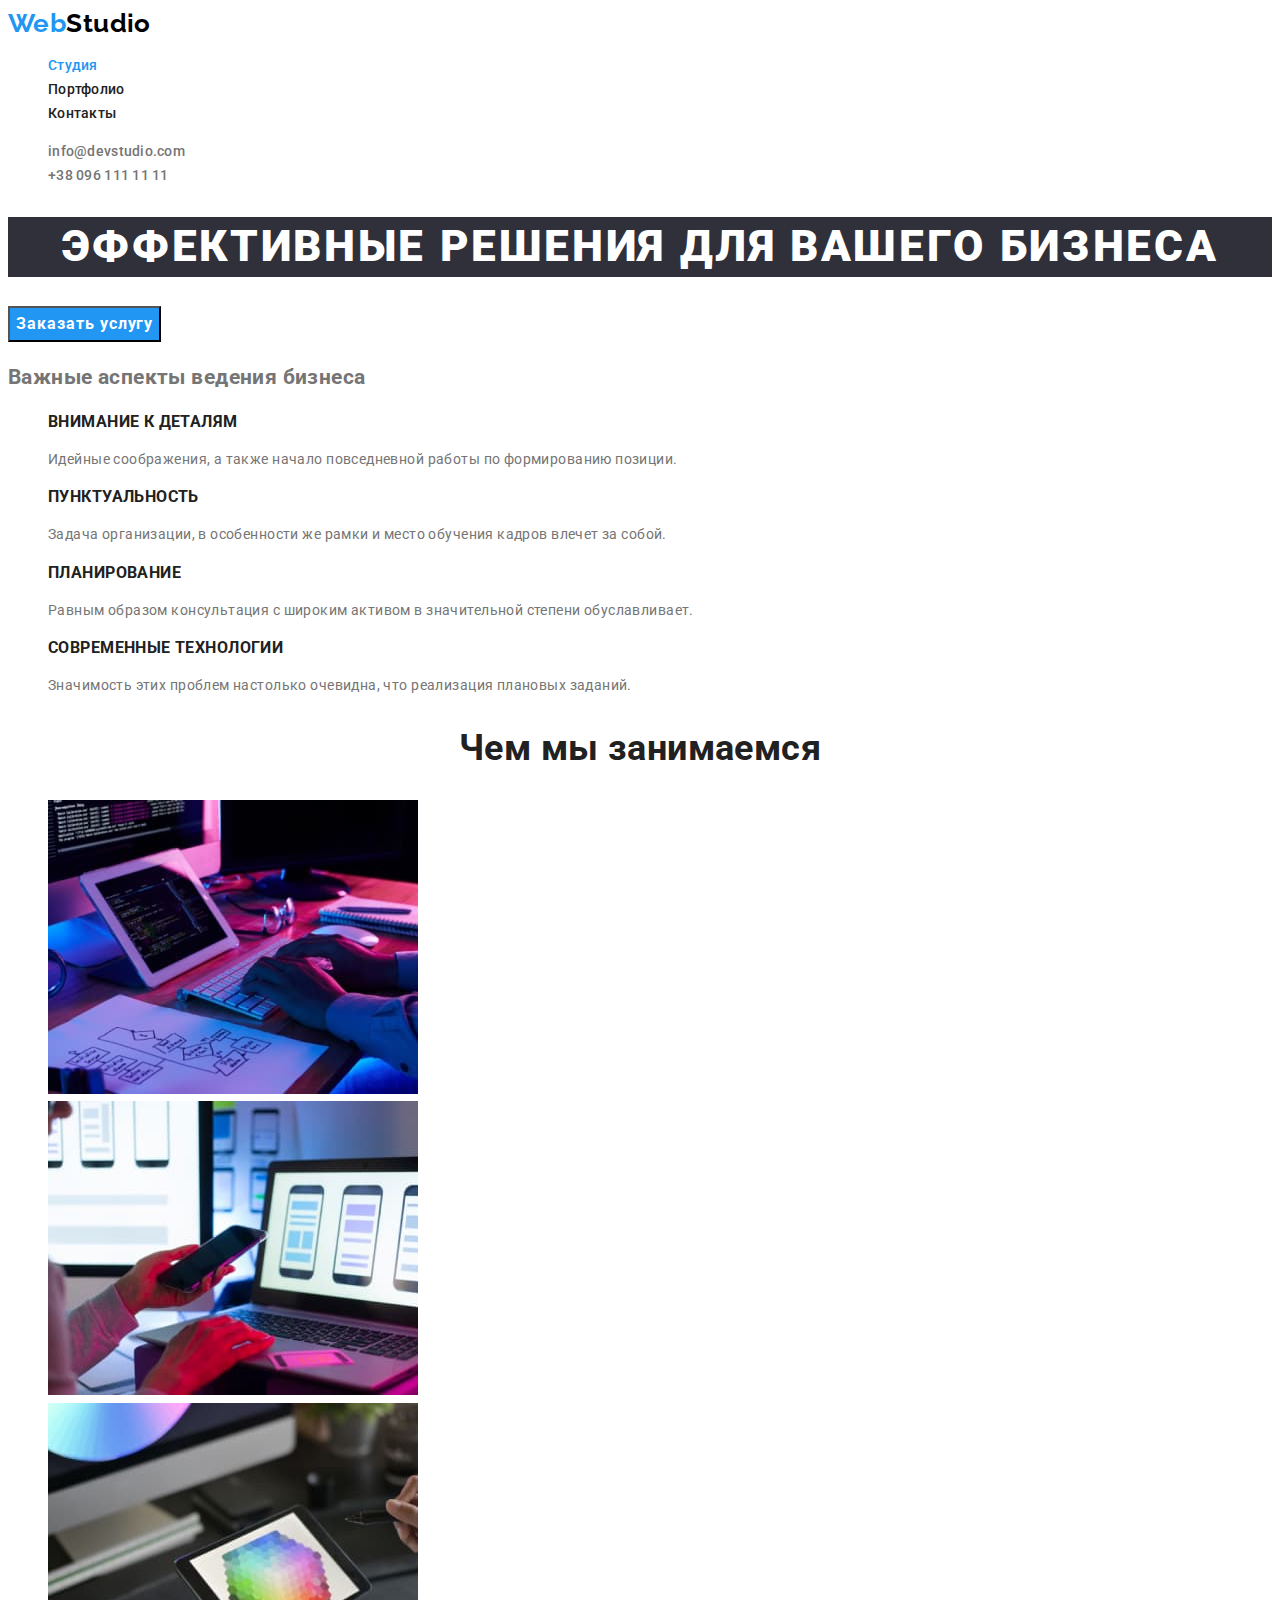
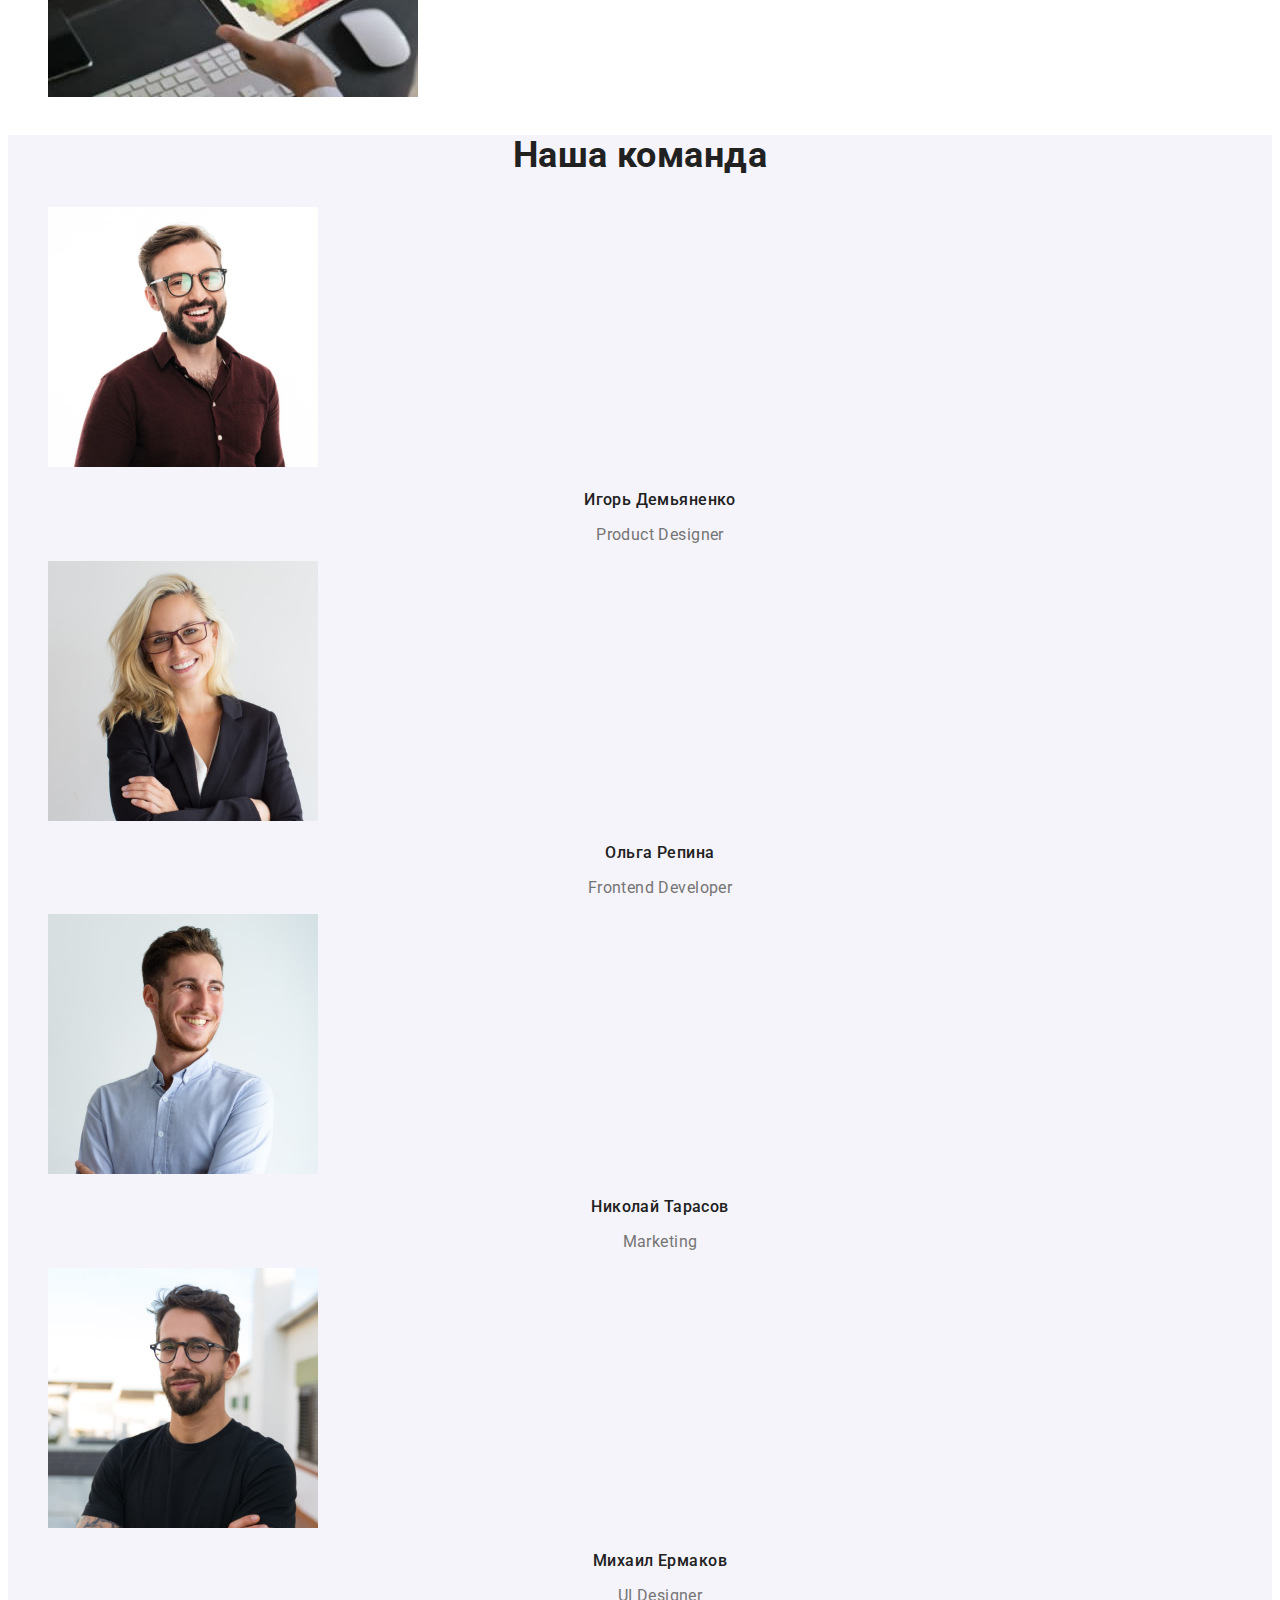
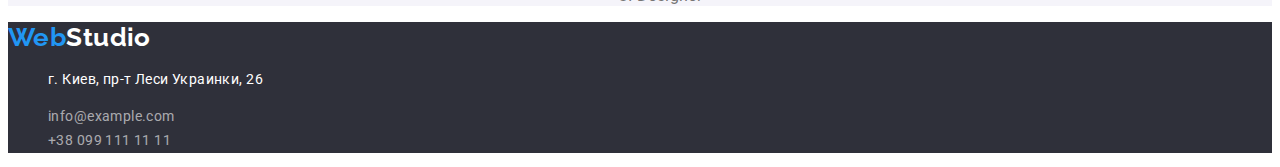
==== index.html @ fc3c18fe "создание исходной информации" ====
<!DOCTYPE html>
<html lang="ru">
<head>
    <meta charset="UTF-8">
    <meta http-equiv="X-UA-Compatible" content="IE=edge">
    <meta name="viewport" content="width=device-width, initial-scale=1.0">
    <title>Document</title>
    <link rel="preconnect" href="https://fonts.googleapis.com">
    <link rel="preconnect" href="https://fonts.gstatic.com" crossorigin>
    <link href="https://fonts.googleapis.com/css2?family=Raleway:wght@700&family=Roboto:wght@400;500;700;900&display=swap"
        rel="stylesheet">
    <link rel="stylesheet" href="./css/styles.css">
</head>
<body">
    <!--page header  -->
    <header>
        <!-- page navigation -->
        <nav class="page-nav">
        <a href="#" class="link site-logo" href="/index.html">
            Web<span class="accent">Studio</span>
        </a>

        <ul class="site-nav list">
            <li class="site-nav-item"><a href="./index.html" class="link site-nav-link current">Студия</a> </li>
            <li class="site-nav-item"><a href="./portfolio.html" class="link site-nav-link">Портфолио</a></li>
            <li class="site-nav-item"><a href="#" class="link site-nav-link">Контакты</a></li>
        </ul>
        </nav>
<!-- contacts -->
        <ul class="auth-nav list">
           <li class="auth-nav-item"><a href="mailto:info@devstudio.com" class="link auth-nav-link">info@devstudio.com</a></li>
           <li class="auth-nav-item"><a href="tel:+380961111111" class="link auth-nav-link">+38 096 111 11 11</a></li>
        </ul>
    </header>
<!-- main content -->
    <main>
        <!-- block hero -->
        <div>
            <section class="hero">
                <h1 class="hero-title">Эффективные решения для вашего бизнеса</h1>
                <button type="button" class="hero-button">Заказать услугу</button>
            </section>
        </div>

        <!-- main aspects section-->
            <section class="section">
                <h2 class="aspects-section-title">Важные аспекты ведения бизнеса</h2>

                <ul class="aspects list">
                    <li>
                        <h3 class="text-title">Внимание к деталям</h3>
                        <p class="aspects-text">Идейные соображения, а также начало повседневной работы по формированию позиции.</p>
                    </li>

                    <li>
                        <h3 class="text-title">Пунктуальность</h3>
                        <p class="aspects-text">Задача организации, в особенности же рамки и место обучения кадров влечет за собой.</p>
                    </li>

                    <li>
                        <h3 class="text-title">Планирование</h3>
                        <p class="aspects-text">Равным образом консультация с широким активом в значительной степени обуславливает.</p>
                    </li>


                    <li>
                        <h3 class="text-title">Современные технологии</h3>
                        <p class="aspects-text">Значимость этих проблем настолько очевидна, что реализация плановых заданий.</p>
                    </li>
                </ul>
            </section>

<!-- what we do section -->
            <section class="our-work-section">
                <h2 class="section-title">Чем мы занимаемся</h2>
                <ul class="services list">
                    <li><a href="#"> <img src="./imges/img1.jpg" alt="человек печатает на клавиатуре" width="370" height="294"></a> </li>
                    <li><a href="#"> <img src="./imges/img2.jpg" alt="человек держить телефон перед ноутбуком" width="370" height="294"></a></li>
                    <li><a href="#"><img src="./imges/img3.jpg" alt="человек делает рисунок на планшете" width="370" height="294"></a></li>
                </ul>
            </section>

<!-- our team section -->
            <section class=" our-team-section">
                <h2 class="section-title">Наша команда</h2>
                <ul class="team list">
                    <li>
                        <img src="./imges/img2-1.jpg" alt="фото улыбающегося молодого брюнета в очках с бородой" width="270" height="260">
                        <h3 class="team-list-title">Игорь Демьяненко</h3>
                        <p class="team-text">Product Designer</p>
                    </li>
                    <li>
                        <img src="./imges/img2-2.jpg" alt="фото привлекательной молодой блондинки в очках" width="270" height="260">
                        <h3 class="team-list-title">Ольга Репина</h3>
                        <p class="team-text">Frontend Developer</p>
                    </li>
                    <li>
                        <img src="./imges/img2-3.jpg" alt="фото улыбающегося темно-русого молодого мужчины" width="270" height="260">
                        <h3 class="team-list-title">Николай Тарасов</h3>
                        <p class="team-text">Marketing</p>
                    </li>
                    <li>
                        <img src="./imges/img2-4.jpg" alt="фото ухмыляющегося молодого брюнета в очках с бородой" width="270" height="260">
                        <h3 class="team-list-title">Михаил Ермаков</h3>
                        <p class="team-text">UI Designer</p>
                    </li>
                </ul>
            </section>
    </main>
    <!-- footer -->
    <footer>
        <div class="footer-background-color">
         <a href="/index.html" class=" link site-logo">
        Web<span class="accent-footer">Studio</span>
         </a>
    <!-- address -->
         <address class="address">
         <ul class="list">
             <li><p class="footer-address">г. Киев, пр-т Леси Украинки, 26</p></li>
             <li><a href="mailto:info@example.com" class="link address-list-item"">info@example.com</a></li>
             <li><a href="tel:+380991111111" class="link address-list-item">+38 099 111 11 11</a></li>
         </ul>
         </address>
        </div>
         </footer>
</body>
</html>
---- css/styles.css ----
:root {
  --main-text-coor: #757575;
  --title-text-color: #212121;
  --accent-color: #2196f3;
  --main-background-colore: #ffffff;
  --secondary-background-colore: #f5f4fa;
}

body {
  background-color: var(--main-background-colore);
  color: var(--main-text-coor);
  font-family: 'Roboto', sans-serif;
  font-size: 14px;
  line-height: 1.71;
  letter-spacing: 0.03em;
}

.list {
  list-style: none;
}

.link {
  text-decoration: none;
}

/*page-nav */
.site-logo {
  color: var(--accent-color);
  font-family: 'Raleway', sans-serif;
  font-weight: 700;
  font-size: 26px;
  line-height: 1.19;
}

.accent {
  color: #000000;
}

.site-nav-link {
  color: var(--title-text-color);
  font-weight: 500;
  line-height: 1.14;
  letter-spacing: 0.02em;
}

.site-nav-link:hover,
.site-nav-link:focus,
.current {
  color: var(--accent-color);
}

/*contacts*/
.auth-nav-link {
  color: var(--main-text-coor);
  font-weight: 500;
  line-height: 1.14;
  letter-spacing: 0.02em;
}

.auth-nav-link:hover,
.auth-nav-link:focus {
  color: var(--accent-color);
}

/*hero section*/
.hero-button {
  color: var(--main-background-colore);
  background-color: var(--accent-color);
  font-family: inherit;
  font-weight: 700;
  font-size: 16px;
  line-height: 1.87;
  letter-spacing: 0.06em;
}

.hero-button:hover,
.hero-button:focus {
  background-color: #188ce8;
}

.hero-button {
  cursor: pointer;
}

.hero-title {
  color: var(--main-background-colore);
  background-color: #2f303a;
  font-weight: 900;
  font-size: 44px;
  line-height: 1.36;
  text-align: center;
  letter-spacing: 0.06em;
  text-transform: uppercase;
}

/*aspects section*/
.text-title {
  color: var(--title-text-color);
  font-weight: 700;
  line-height: 1.14;
  text-transform: uppercase;
}

.aspects-text {
  color: var(--main-text-coor);
}

/*our team, what we do section titles*/
.section-title {
  color: var(--title-text-color);
  font-weight: 700;
  font-size: 36px;
  line-height: 1.16;
  text-align: center;
}

.our-team-section {
  background-color: var(--secondary-background-colore);
}

.team-list-title {
  color: var(--title-text-color);
  font-weight: 500;
  font-size: 16px;
  line-height: 1.18;
  text-align: center;
}

.team-text {
  font-size: 16px;
  line-height: 1.18;
  text-align: center;
}

/*footer address*/

.footer-background-color {
  background-color: #2f303a;
}

.accent-footer {
  color: var(--main-background-colore);
}

.address {
  color: var(--main-background-colore);
  font-style: normal;
}

.address-list-item {
  color: rgba(255, 255, 255, 0.6);
}

.address-list-item:hover,
.address-list-item:focus {
  color: var(--accent-color);
}

/*portfolio page*/

.filter-button {
  font-family: inherit;
  color: var(--title-text-color);
  background-color: var(--secondary-background-colore);
  font-weight: 500;
  font-size: 16px;
  line-height: 1.62;
}

.filter-button:hover,
.filter-button:focus {
  background-color: var(--accent-color);
  color: var(--main-background-colore);
}

.filter-button {
  cursor: pointer;
}

.gallery-title {
  color: var(--title-text-color);
  font-weight: 700;
  font-size: 18px;
  line-height: 2;
  letter-spacing: 0.06em;
}

.gallery-description-text {
  color: var(--main-text-coor);
  font-size: 16px;
  line-height: 1.87;
}
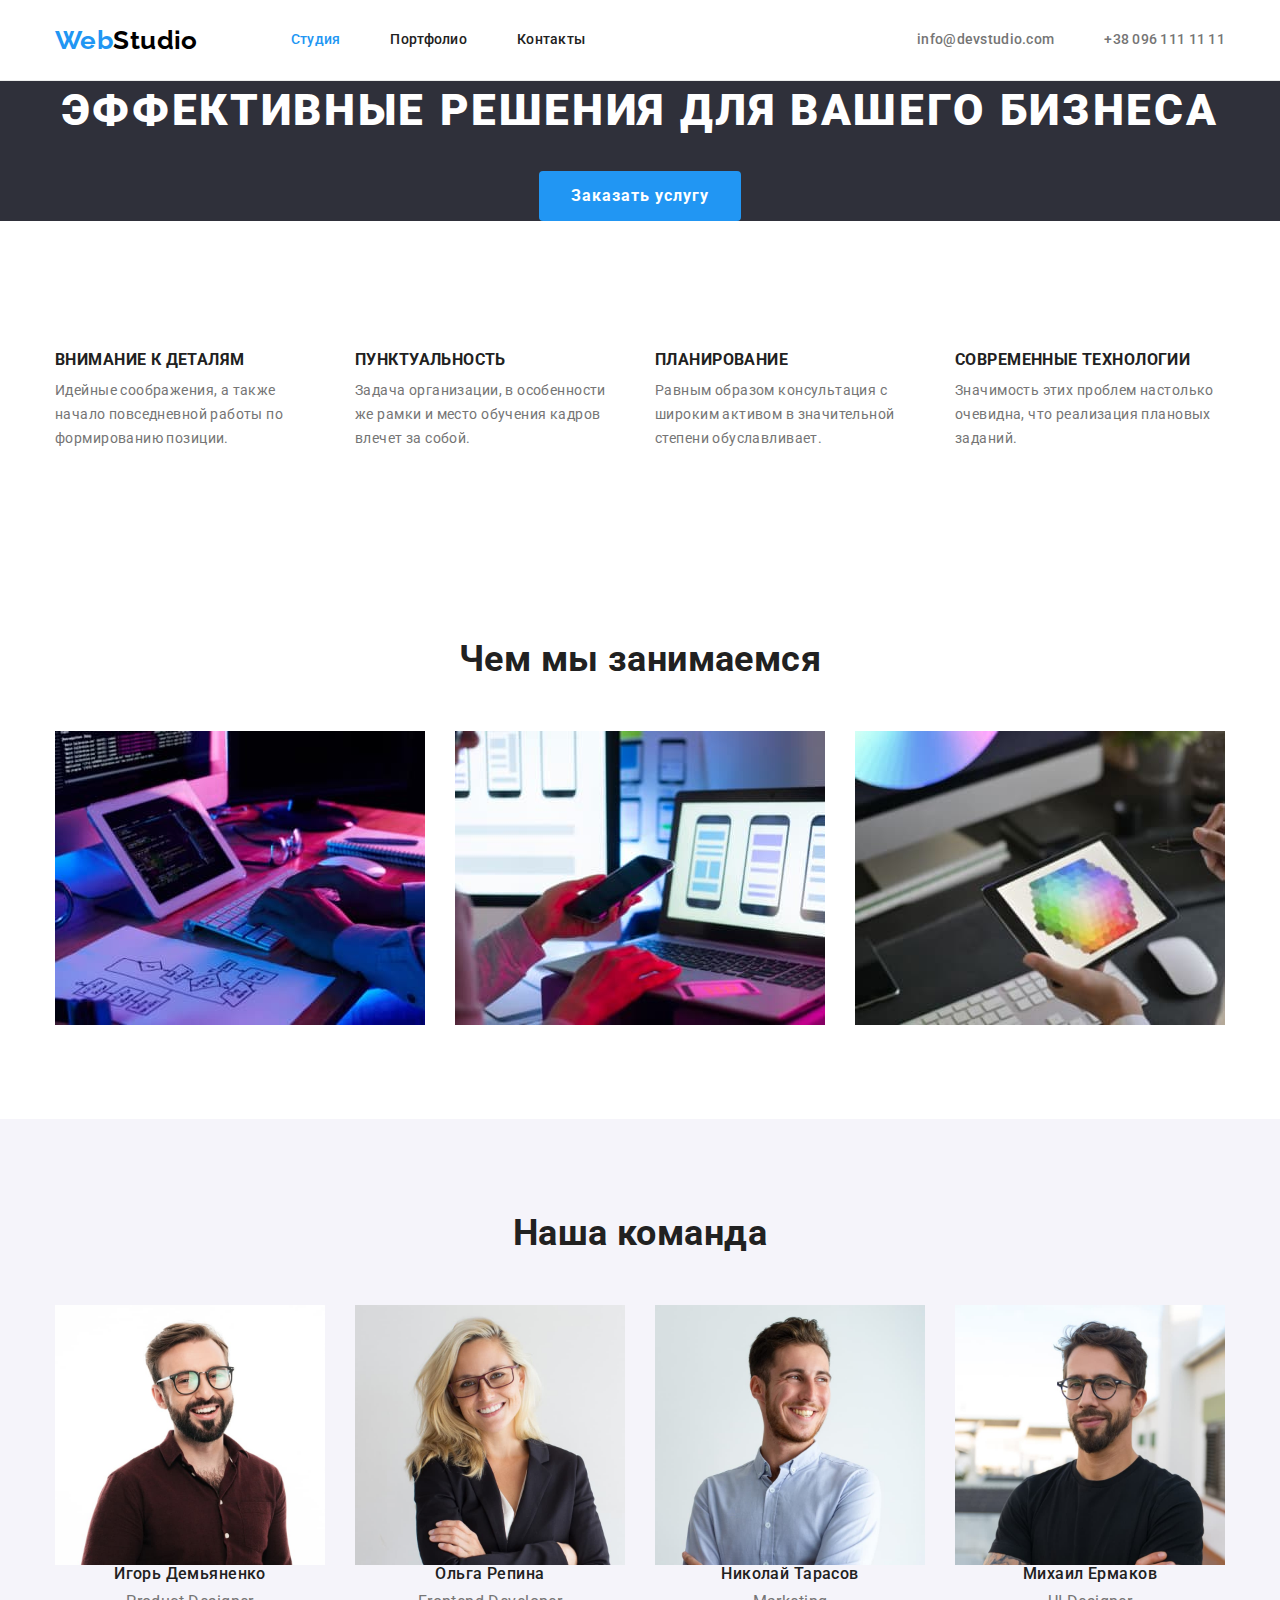
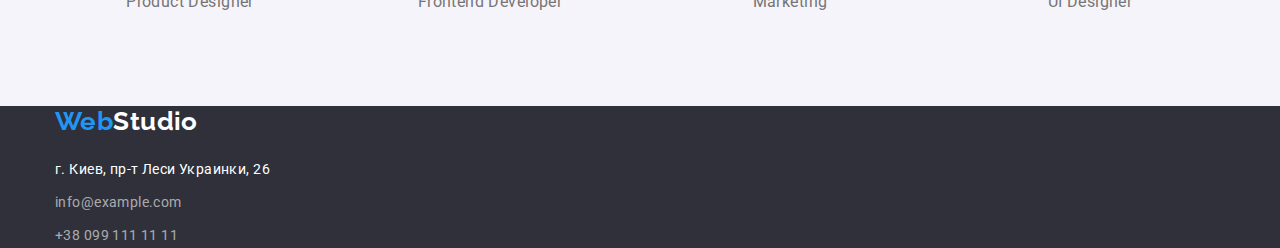
==== commit 8e03b5d6: "дз 3" ====
--- a/index.html
+++ b/index.html
@@ -9,14 +9,17 @@
     <link rel="preconnect" href="https://fonts.gstatic.com" crossorigin>
     <link href="https://fonts.googleapis.com/css2?family=Raleway:wght@700&family=Roboto:wght@400;500;700;900&display=swap"
         rel="stylesheet">
+        <link rel="stylesheet" href="https://cdnjs.cloudflare.com/ajax/libs/modern-normalize/1.1.0/modern-normalize.min.css">
     <link rel="stylesheet" href="./css/styles.css">
 </head>
-<body">
+<body>
     <!--page header  -->
-    <header>
+    <header class="page-header">
         <!-- page navigation -->
-        <nav class="page-nav">
-        <a href="#" class="link site-logo" href="/index.html">
+        <div class="container  header-flex-box">
+        <nav class="page-nav nav-flex-box">
+            
+        <a  href="/index.html" class="link site-logo">
             Web<span class="accent">Studio</span>
         </a>
 
@@ -26,99 +29,119 @@
             <li class="site-nav-item"><a href="#" class="link site-nav-link">Контакты</a></li>
         </ul>
         </nav>
+       
 <!-- contacts -->
+    
         <ul class="auth-nav list">
            <li class="auth-nav-item"><a href="mailto:info@devstudio.com" class="link auth-nav-link">info@devstudio.com</a></li>
            <li class="auth-nav-item"><a href="tel:+380961111111" class="link auth-nav-link">+38 096 111 11 11</a></li>
         </ul>
+        
+        </div>
     </header>
+
+   
+
 <!-- main content -->
     <main>
         <!-- block hero -->
-        <div>
+        
             <section class="hero">
+                <div class="container">
                 <h1 class="hero-title">Эффективные решения для вашего бизнеса</h1>
                 <button type="button" class="hero-button">Заказать услугу</button>
-            </section>
-        </div>
+                 </div>
+                </section>
 
         <!-- main aspects section-->
+       
             <section class="section">
+                <div class="container ">
                 <h2 class="aspects-section-title">Важные аспекты ведения бизнеса</h2>
 
-                <ul class="aspects list">
-                    <li>
+                <ul class="aspects-list list">
+                    <li class="aspects-list-item">
                         <h3 class="text-title">Внимание к деталям</h3>
                         <p class="aspects-text">Идейные соображения, а также начало повседневной работы по формированию позиции.</p>
                     </li>
 
-                    <li>
+                    <li class="aspects-list-item">
                         <h3 class="text-title">Пунктуальность</h3>
                         <p class="aspects-text">Задача организации, в особенности же рамки и место обучения кадров влечет за собой.</p>
                     </li>
 
-                    <li>
+                    <li class="aspects-list-item">
                         <h3 class="text-title">Планирование</h3>
                         <p class="aspects-text">Равным образом консультация с широким активом в значительной степени обуславливает.</p>
                     </li>
 
 
-                    <li>
+                    <li class="aspects-list-item">
                         <h3 class="text-title">Современные технологии</h3>
                         <p class="aspects-text">Значимость этих проблем настолько очевидна, что реализация плановых заданий.</p>
                     </li>
                 </ul>
+                </div>
             </section>
+            
 
 <!-- what we do section -->
-            <section class="our-work-section">
+            
+            <section class="our-work-section section">
+                <div class="container ">
                 <h2 class="section-title">Чем мы занимаемся</h2>
                 <ul class="services list">
-                    <li><a href="#"> <img src="./imges/img1.jpg" alt="человек печатает на клавиатуре" width="370" height="294"></a> </li>
-                    <li><a href="#"> <img src="./imges/img2.jpg" alt="человек держить телефон перед ноутбуком" width="370" height="294"></a></li>
-                    <li><a href="#"><img src="./imges/img3.jpg" alt="человек делает рисунок на планшете" width="370" height="294"></a></li>
+                    <li class="services-list-item"><a href="#"> <img class="flex-img" src="./imges/img1.jpg" alt="человек печатает на клавиатуре" width="370" height="294"></a> </li>
+                    <li class="services-list-item"><a href="#"> <img class="flex-img" src="./imges/img2.jpg" alt="человек держить телефон перед ноутбуком" width="370" height="294"></a></li>
+                    <li class="services-list-item"><a href="#"><img class="flex-img" src="./imges/img3.jpg" alt="человек делает рисунок на планшете" width="370" height="294"></a></li>
                 </ul>
+                </div>
             </section>
+            
 
 <!-- our team section -->
-            <section class=" our-team-section">
-                <h2 class="section-title">Наша команда</h2>
+            
+            <section class=" our-team-section section">
+                <div class="container ">
+                <h2 class="section-title team-section-title">Наша команда</h2>
                 <ul class="team list">
-                    <li>
-                        <img src="./imges/img2-1.jpg" alt="фото улыбающегося молодого брюнета в очках с бородой" width="270" height="260">
+                    <li class="team-list-item">
+                        <img src="./imges/img2-1.jpg" class="flex-img" alt="фото улыбающегося молодого брюнета в очках с бородой" width="270" height="260">
                         <h3 class="team-list-title">Игорь Демьяненко</h3>
                         <p class="team-text">Product Designer</p>
                     </li>
-                    <li>
-                        <img src="./imges/img2-2.jpg" alt="фото привлекательной молодой блондинки в очках" width="270" height="260">
+                    <li class="team-list-item">
+                        <img src="./imges/img2-2.jpg" class="flex-img" alt="фото привлекательной молодой блондинки в очках" width="270" height="260">
                         <h3 class="team-list-title">Ольга Репина</h3>
                         <p class="team-text">Frontend Developer</p>
                     </li>
-                    <li>
-                        <img src="./imges/img2-3.jpg" alt="фото улыбающегося темно-русого молодого мужчины" width="270" height="260">
+                    <li class="team-list-item">
+                        <img src="./imges/img2-3.jpg" class="flex-img" alt="фото улыбающегося темно-русого молодого мужчины" width="270" height="260">
                         <h3 class="team-list-title">Николай Тарасов</h3>
                         <p class="team-text">Marketing</p>
                     </li>
-                    <li>
-                        <img src="./imges/img2-4.jpg" alt="фото ухмыляющегося молодого брюнета в очках с бородой" width="270" height="260">
+                    <li class="team-list-item">
+                        <img src="./imges/img2-4.jpg" class="flex-img" alt="фото ухмыляющегося молодого брюнета в очках с бородой" width="270" height="260">
                         <h3 class="team-list-title">Михаил Ермаков</h3>
                         <p class="team-text">UI Designer</p>
                     </li>
                 </ul>
+                </div>
             </section>
+           
     </main>
     <!-- footer -->
-    <footer>
-        <div class="footer-background-color">
-         <a href="/index.html" class=" link site-logo">
-        Web<span class="accent-footer">Studio</span>
+    <footer class="page-footer">
+        <div class=" container">
+         <a href="/index.html" class=" link site-logo ">
+         Web<span class="accent-footer">Studio</span>
          </a>
     <!-- address -->
          <address class="address">
-         <ul class="list">
-             <li><p class="footer-address">г. Киев, пр-т Леси Украинки, 26</p></li>
-             <li><a href="mailto:info@example.com" class="link address-list-item"">info@example.com</a></li>
-             <li><a href="tel:+380991111111" class="link address-list-item">+38 099 111 11 11</a></li>
+         <ul class="list footer-address-list">
+             <li class="footer-list-item"><p class="footer-address">г. Киев, пр-т Леси Украинки, 26</p></li>
+             <li class="footer-list-item"><a href="mailto:info@example.com" class="link address-list-item">info@example.com</a></li>
+             <li class="footer-list-item"><a href="tel:+380991111111" class="link address-list-item">+38 099 111 11 11</a></li>
          </ul>
          </address>
         </div>
--- a/css/styles.css
+++ b/css/styles.css
@@ -15,15 +15,65 @@
   letter-spacing: 0.03em;
 }
 
+h1,
+h2,
+h3,
+p,
+ul {
+  margin-top: 0;
+  margin-bottom: 0;
+}
+
 .list {
   list-style: none;
+  margin: 0;
+  padding: 0;
 }
 
 .link {
   text-decoration: none;
 }
 
+.container {
+  width: 1200px;
+  padding-right: 15px;
+  padding-left: 15px;
+  margin-left: auto;
+  margin-right: auto;
+}
+
+.section {
+  padding-top: 94px;
+  padding-bottom: 94px;
+}
+
+.flex-img {
+  display: block;
+  max-width: 100%;
+  height: auto;
+}
+
 /*page-nav */
+
+.page-header {
+  border-bottom: 1px solid #ececec;
+}
+
+.header-flex-box,
+.nav-flex-box {
+  display: flex;
+  align-items: center;
+}
+
+.site-nav {
+  display: flex;
+  margin-left: 93px;
+}
+
+.site-nav-item + .site-nav-item {
+  margin-left: 50px;
+}
+
 .site-logo {
   color: var(--accent-color);
   font-family: 'Raleway', sans-serif;
@@ -37,6 +87,10 @@
 }
 
 .site-nav-link {
+  display: block;
+  padding-top: 32px;
+  padding-bottom: 32px;
+
   color: var(--title-text-color);
   font-weight: 500;
   line-height: 1.14;
@@ -50,6 +104,15 @@
 }
 
 /*contacts*/
+
+.auth-nav {
+  display: flex;
+  margin-left: auto;
+}
+.auth-nav-item:not(:last-child) {
+  margin-right: 50px;
+}
+
 .auth-nav-link {
   color: var(--main-text-coor);
   font-weight: 500;
@@ -63,9 +126,20 @@
 }
 
 /*hero section*/
+.hero {
+  text-align: center;
+  background-color: #2f303a;
+}
+
 .hero-button {
+  border: transparent;
+  min-width: 200px;
+  display: inline-block;
+  border-radius: 4px;
+  padding: 10px 32px;
   color: var(--main-background-colore);
   background-color: var(--accent-color);
+
   font-family: inherit;
   font-weight: 700;
   font-size: 16px;
@@ -83,22 +157,42 @@
 }
 
 .hero-title {
-  color: var(--main-background-colore);
-  background-color: #2f303a;
+  margin-bottom: 30px;
+  color: var(--main-background-colore);
+
   font-weight: 900;
   font-size: 44px;
   line-height: 1.36;
-  text-align: center;
   letter-spacing: 0.06em;
   text-transform: uppercase;
 }
 
 /*aspects section*/
+
+.aspects-list {
+  display: flex;
+}
+
+.aspects-list-item {
+  width: 270px;
+  margin-right: 30px;
+}
+.aspects-list-item:nth-child(4n) {
+  margin-right: 0;
+}
+
+.aspects-section-title,
+.filter-section-title {
+  visibility: hidden;
+}
+
 .text-title {
   color: var(--title-text-color);
   font-weight: 700;
   line-height: 1.14;
   text-transform: uppercase;
+
+  margin-bottom: 10px;
 }
 
 .aspects-text {
@@ -106,7 +200,17 @@
 }
 
 /*our team, what we do section titles*/
+
+.services {
+  display: flex;
+}
+
+.team {
+  display: flex;
+}
+
 .section-title {
+  margin-bottom: 50px;
   color: var(--title-text-color);
   font-weight: 700;
   font-size: 36px;
@@ -118,12 +222,21 @@
   background-color: var(--secondary-background-colore);
 }
 
+.team-list-item {
+  width: 270;
+  margin-right: 30px;
+}
+.team-list-item:nth-child(4n) {
+  margin-right: 0;
+}
+
 .team-list-title {
   color: var(--title-text-color);
   font-weight: 500;
   font-size: 16px;
   line-height: 1.18;
   text-align: center;
+  margin-bottom: 10px;
 }
 
 .team-text {
@@ -132,9 +245,17 @@
   text-align: center;
 }
 
+.services-list-item {
+  width: 370;
+  margin-right: 30px;
+}
+
+.services-list-item:nth-child(3n) {
+  margin-right: 0;
+}
 /*footer address*/
 
-.footer-background-color {
+.page-footer {
   background-color: #2f303a;
 }
 
@@ -156,7 +277,29 @@
   color: var(--accent-color);
 }
 
+.footer-address-list {
+  margin-top: 20px;
+}
+
+.footer-list-item {
+  padding-bottom: 9px;
+}
+
+.footer-list-item:last-child {
+  padding-bottom: 0;
+}
+
+.footer-container {
+  padding-bottom: 60px;
+  padding-top: 60px;
+}
+
 /*portfolio page*/
+
+.filter {
+  padding-top: 94px;
+  padding-bottom: 94px;
+}
 
 .filter-button {
   font-family: inherit;
@@ -165,6 +308,8 @@
   font-weight: 500;
   font-size: 16px;
   line-height: 1.62;
+  border: transparent;
+  border-radius: 4px;
 }
 
 .filter-button:hover,
@@ -190,3 +335,36 @@
   font-size: 16px;
   line-height: 1.87;
 }
+
+.flex-container {
+  display: flex;
+  flex-wrap: wrap;
+}
+
+.portfolio-flex-container {
+  display: flex;
+  margin-bottom: 34px;
+  justify-content: center;
+}
+
+.filter-item:not(:last-child) {
+  margin-right: 8px;
+}
+
+.gallery-item {
+  width: 370px;
+  margin-right: 30px;
+  margin-bottom: 30px;
+}
+.gallery-item:nth-child(3n) {
+  margin-right: 0;
+}
+.gallery-item:nth-last-child(-n + 3) {
+  margin-bottom: 0;
+}
+
+.gallery-item-text {
+  border-right: 1px solid #eeeeee;
+  border-bottom: 1px solid #eeeeee;
+  border-left: 1px solid #eeeeee;
+}
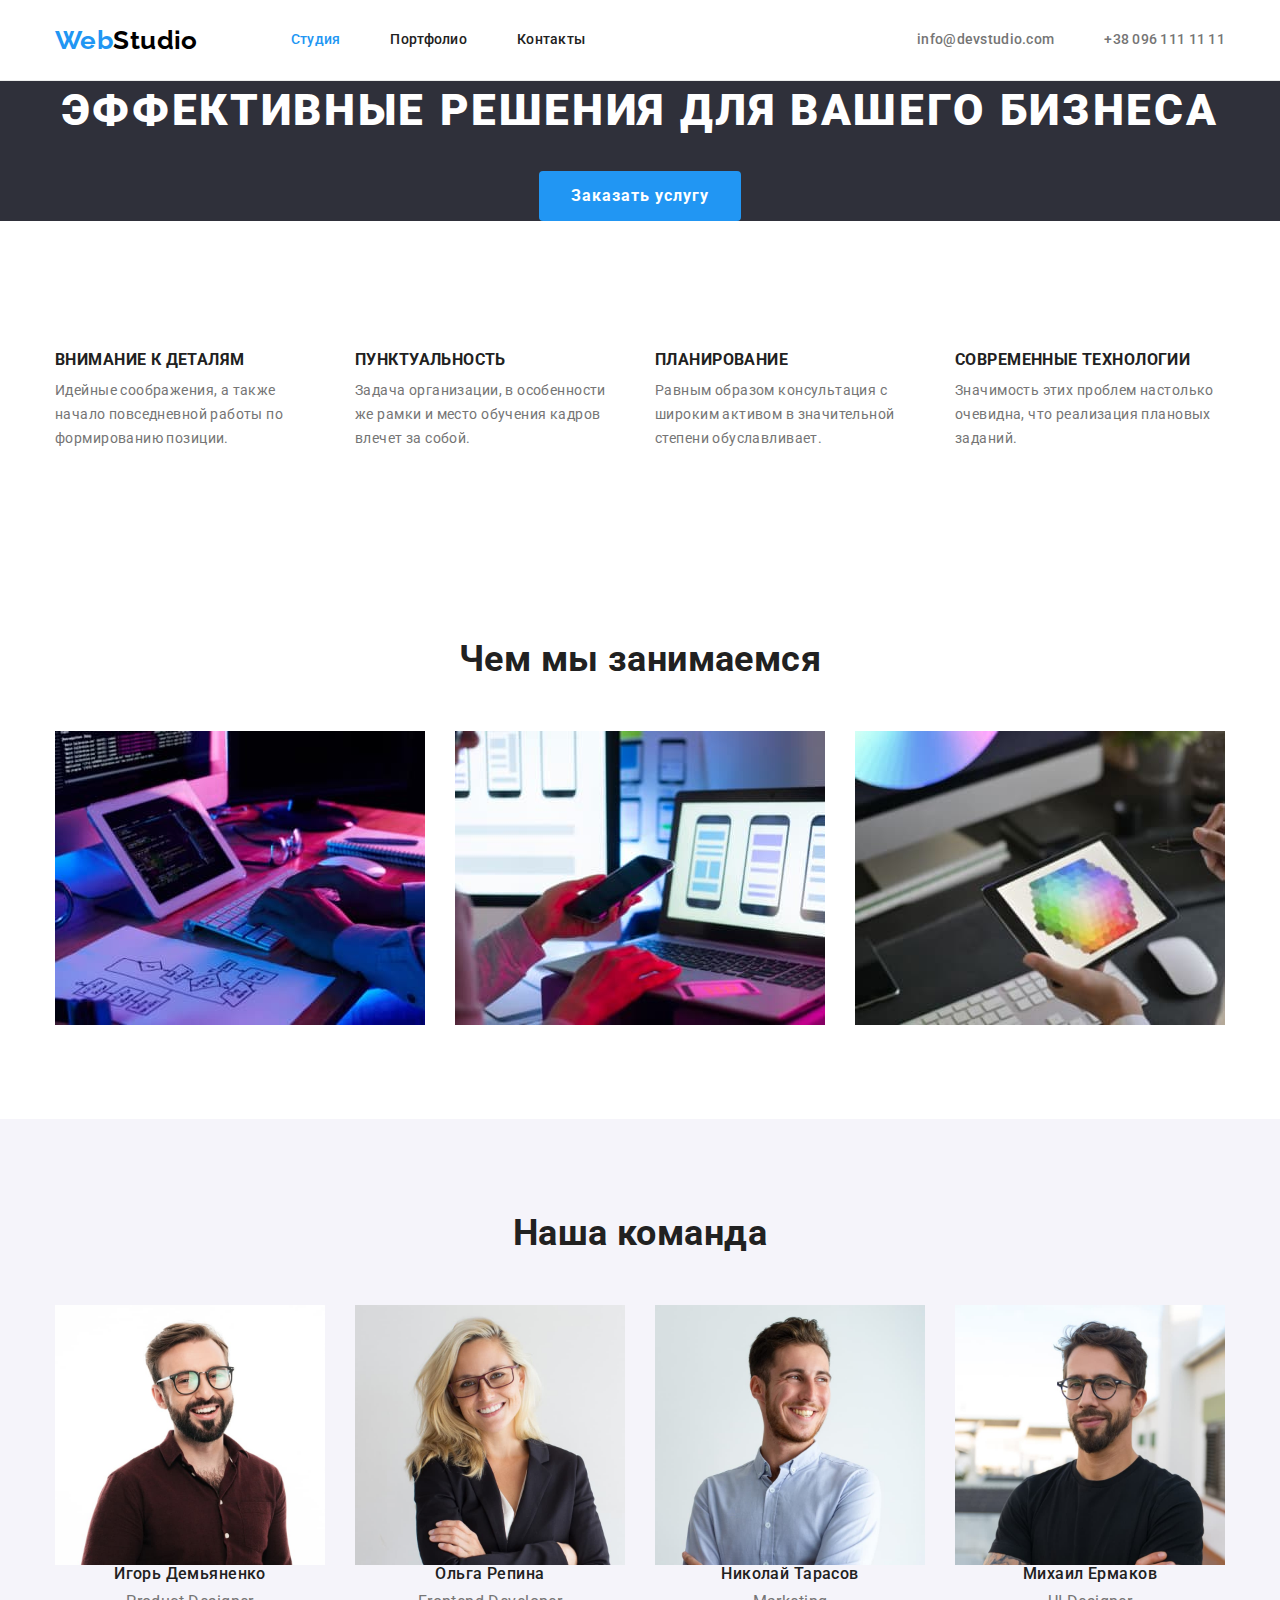
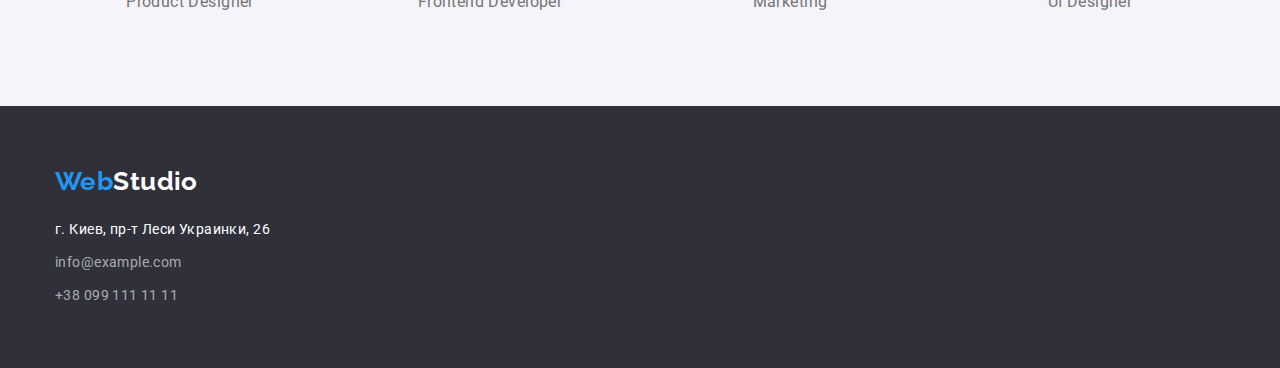
==== commit e067fb25: "footer fixed" ====
--- a/index.html
+++ b/index.html
@@ -132,7 +132,7 @@
     </main>
     <!-- footer -->
     <footer class="page-footer">
-        <div class=" container">
+        <div class=" container footer-container">
          <a href="/index.html" class=" link site-logo ">
          Web<span class="accent-footer">Studio</span>
          </a>
--- a/css/styles.css
+++ b/css/styles.css
@@ -253,6 +253,7 @@
 .services-list-item:nth-child(3n) {
   margin-right: 0;
 }
+
 /*footer address*/
 
 .page-footer {
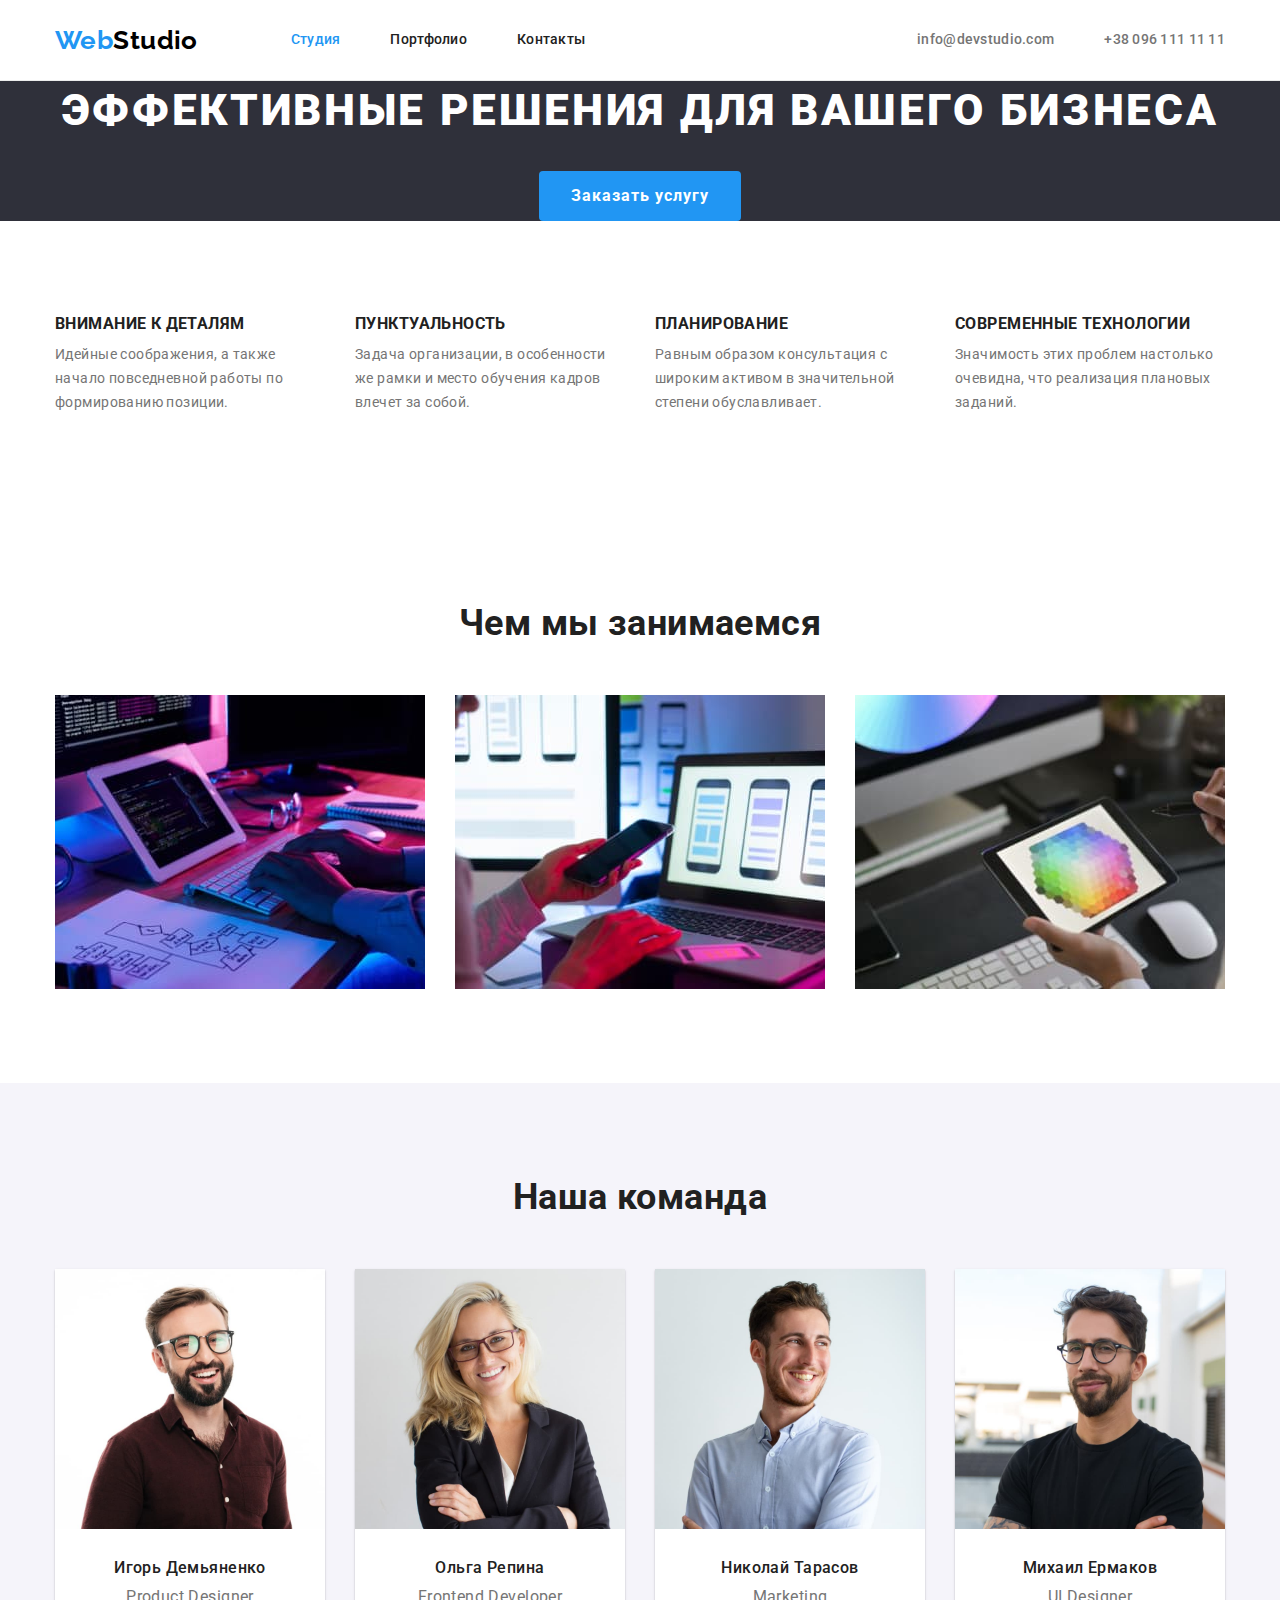
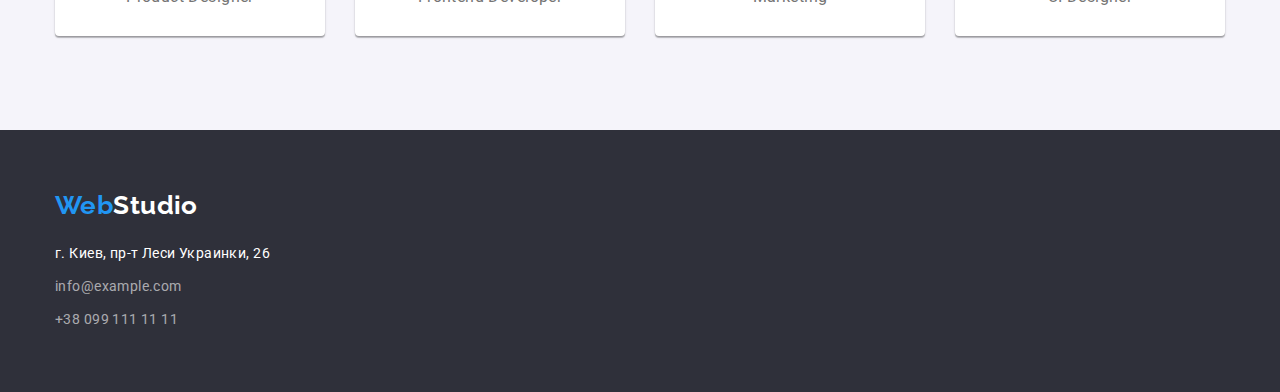
==== commit c414749f: "class fixed" ====
--- a/index.html
+++ b/index.html
@@ -104,26 +104,34 @@
             <section class=" our-team-section section">
                 <div class="container ">
                 <h2 class="section-title team-section-title">Наша команда</h2>
-                <ul class="team list">
+                <ul class="team-flex list">
                     <li class="team-list-item">
                         <img src="./imges/img2-1.jpg" class="flex-img" alt="фото улыбающегося молодого брюнета в очках с бородой" width="270" height="260">
+                        <div class="team-list-text">
                         <h3 class="team-list-title">Игорь Демьяненко</h3>
-                        <p class="team-text">Product Designer</p>
+                        <p class="team-list-profession">Product Designer</p>
+                        </div>
                     </li>
                     <li class="team-list-item">
                         <img src="./imges/img2-2.jpg" class="flex-img" alt="фото привлекательной молодой блондинки в очках" width="270" height="260">
+                        <div class="team-list-text">
                         <h3 class="team-list-title">Ольга Репина</h3>
-                        <p class="team-text">Frontend Developer</p>
+                        <p class="team-list-profession">Frontend Developer</p>
+                        </div>
                     </li>
                     <li class="team-list-item">
                         <img src="./imges/img2-3.jpg" class="flex-img" alt="фото улыбающегося темно-русого молодого мужчины" width="270" height="260">
+                        <div class="team-list-text">
                         <h3 class="team-list-title">Николай Тарасов</h3>
-                        <p class="team-text">Marketing</p>
+                        <p class="team-list-profession">Marketing</p>
+                        </div>
                     </li>
                     <li class="team-list-item">
                         <img src="./imges/img2-4.jpg" class="flex-img" alt="фото ухмыляющегося молодого брюнета в очках с бородой" width="270" height="260">
+                        <div class="team-list-text">
                         <h3 class="team-list-title">Михаил Ермаков</h3>
-                        <p class="team-text">UI Designer</p>
+                        <p class="team-list-profession">UI Designer</p>
+                        </div>
                     </li>
                 </ul>
                 </div>
--- a/css/styles.css
+++ b/css/styles.css
@@ -183,7 +183,11 @@
 
 .aspects-section-title,
 .filter-section-title {
-  visibility: hidden;
+  position: absolute;
+  clip: rect(0 0 0 0);
+  width: 1px;
+  height: 1px;
+  margin: -1px;
 }
 
 .text-title {
@@ -205,7 +209,7 @@
   display: flex;
 }
 
-.team {
+.team-flex {
   display: flex;
 }
 
@@ -225,7 +229,12 @@
 .team-list-item {
   width: 270;
   margin-right: 30px;
-}
+  box-shadow: 0px 1px 3px rgba(0, 0, 0, 0.12), 0px 1px 1px rgba(0, 0, 0, 0.14),
+    0px 2px 1px rgba(0, 0, 0, 0.2);
+  border-radius: 0px 0px 4px 4px;
+  background-color: var(--main-background-colore);
+}
+
 .team-list-item:nth-child(4n) {
   margin-right: 0;
 }
@@ -239,10 +248,15 @@
   margin-bottom: 10px;
 }
 
-.team-text {
+.team-list-profession {
   font-size: 16px;
   line-height: 1.18;
   text-align: center;
+}
+
+.team-list-text {
+  padding-top: 30px;
+  padding-bottom: 30px;
 }
 
 .services-list-item {
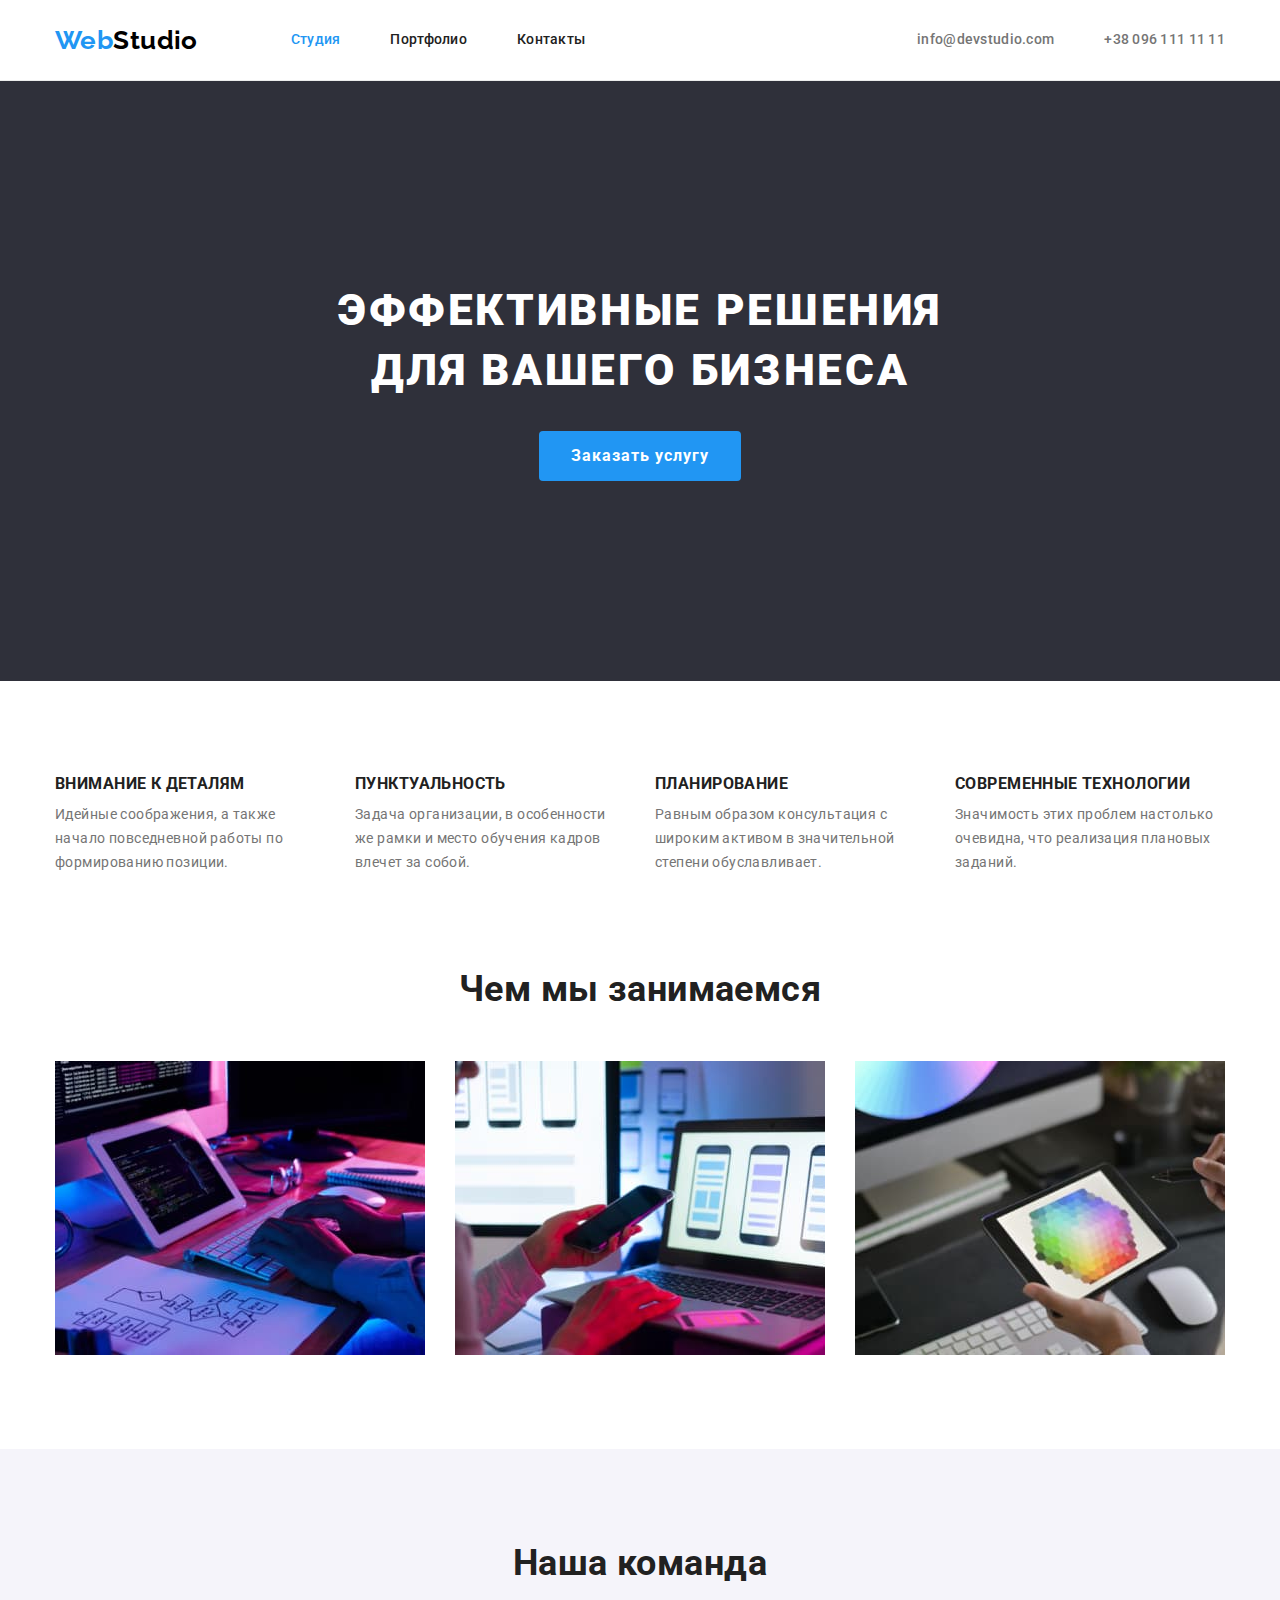
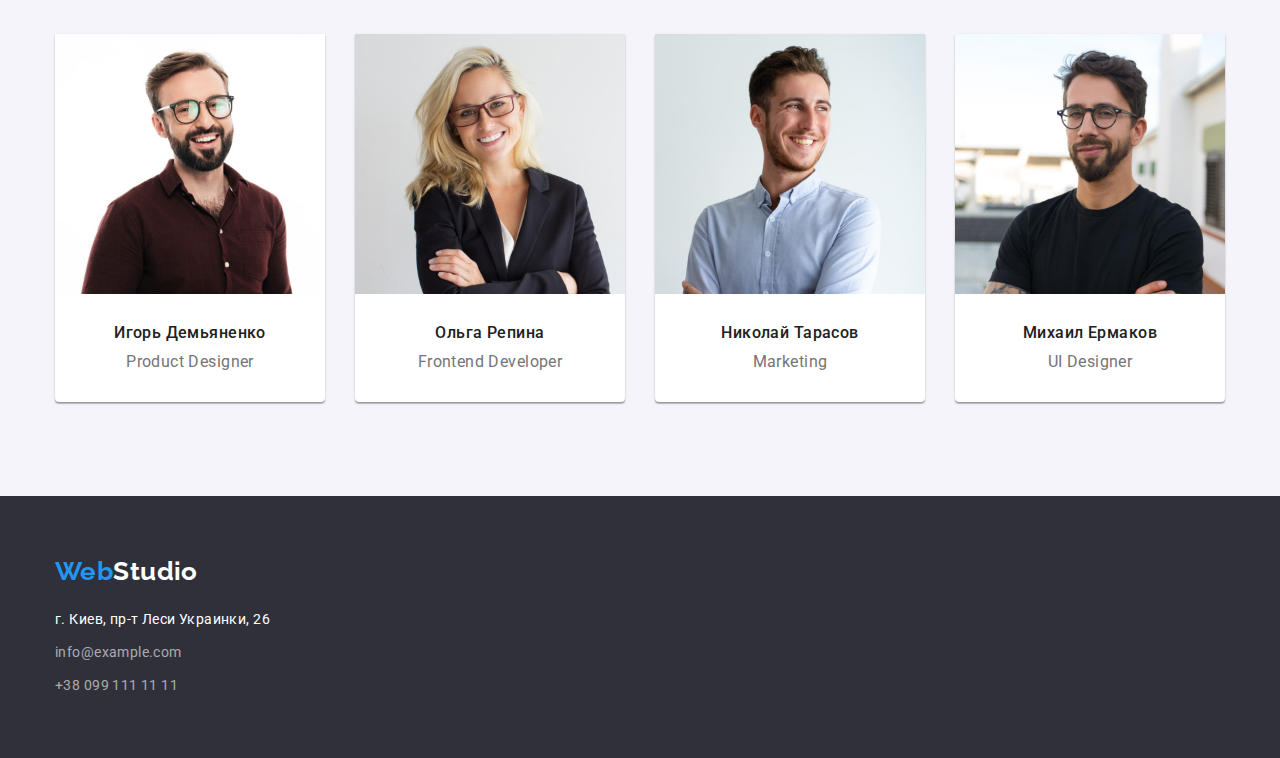
==== commit adb71bf5: "hw3 fixed" ====
--- a/index.html
+++ b/index.html
@@ -48,7 +48,7 @@
         
             <section class="hero">
                 <div class="container">
-                <h1 class="hero-title">Эффективные решения для вашего бизнеса</h1>
+                <h1 class="hero-title">Эффективные решения<br> для вашего бизнеса</h1>
                 <button type="button" class="hero-button">Заказать услугу</button>
                  </div>
                 </section>
@@ -57,7 +57,7 @@
        
             <section class="section">
                 <div class="container ">
-                <h2 class="aspects-section-title">Важные аспекты ведения бизнеса</h2>
+                <h2 class="visibiity-hidden">Важные аспекты ведения бизнеса</h2>
 
                 <ul class="aspects-list list">
                     <li class="aspects-list-item">
@@ -91,9 +91,9 @@
                 <div class="container ">
                 <h2 class="section-title">Чем мы занимаемся</h2>
                 <ul class="services list">
-                    <li class="services-list-item"><a href="#"> <img class="flex-img" src="./imges/img1.jpg" alt="человек печатает на клавиатуре" width="370" height="294"></a> </li>
-                    <li class="services-list-item"><a href="#"> <img class="flex-img" src="./imges/img2.jpg" alt="человек держить телефон перед ноутбуком" width="370" height="294"></a></li>
-                    <li class="services-list-item"><a href="#"><img class="flex-img" src="./imges/img3.jpg" alt="человек делает рисунок на планшете" width="370" height="294"></a></li>
+                    <li class="services-list-item"><img src="./imges/img1.jpg" alt="человек печатает на клавиатуре" width="370" height="294"></li>
+                    <li class="services-list-item"><img src="./imges/img2.jpg" alt="человек держить телефон перед ноутбуком" width="370" height="294"></li>
+                    <li class="services-list-item"><img  src="./imges/img3.jpg" alt="человек делает рисунок на планшете" width="370" height="294"></li>
                 </ul>
                 </div>
             </section>
@@ -140,7 +140,7 @@
     </main>
     <!-- footer -->
     <footer class="page-footer">
-        <div class=" container footer-container">
+        <div class="container">
          <a href="/index.html" class=" link site-logo ">
          Web<span class="accent-footer">Studio</span>
          </a>
--- a/css/styles.css
+++ b/css/styles.css
@@ -24,6 +24,12 @@
   margin-bottom: 0;
 }
 
+img {
+  display: block;
+  max-width: 100%;
+  height: auto;
+}
+
 .list {
   list-style: none;
   margin: 0;
@@ -47,12 +53,6 @@
   padding-bottom: 94px;
 }
 
-.flex-img {
-  display: block;
-  max-width: 100%;
-  height: auto;
-}
-
 /*page-nav */
 
 .page-header {
@@ -129,6 +129,7 @@
 .hero {
   text-align: center;
   background-color: #2f303a;
+  padding: 200px 0;
 }
 
 .hero-button {
@@ -174,15 +175,14 @@
 }
 
 .aspects-list-item {
-  width: 270px;
+  flex-basis: 270px;
   margin-right: 30px;
 }
 .aspects-list-item:nth-child(4n) {
   margin-right: 0;
 }
 
-.aspects-section-title,
-.filter-section-title {
+.visibiity-hidden {
   position: absolute;
   clip: rect(0 0 0 0);
   width: 1px;
@@ -224,6 +224,10 @@
 
 .our-team-section {
   background-color: var(--secondary-background-colore);
+}
+
+.our-work-section {
+  padding-top: 0;
 }
 
 .team-list-item {
@@ -272,6 +276,8 @@
 
 .page-footer {
   background-color: #2f303a;
+  padding-top: 60px;
+  padding-bottom: 60px;
 }
 
 .accent-footer {
@@ -281,6 +287,7 @@
 .address {
   color: var(--main-background-colore);
   font-style: normal;
+  margin-top: 20px;
 }
 
 .address-list-item {
@@ -292,29 +299,15 @@
   color: var(--accent-color);
 }
 
-.footer-address-list {
-  margin-top: 20px;
-}
-
 .footer-list-item {
-  padding-bottom: 9px;
+  margin-bottom: 9px;
 }
 
 .footer-list-item:last-child {
-  padding-bottom: 0;
-}
-
-.footer-container {
-  padding-bottom: 60px;
-  padding-top: 60px;
+  margin-bottom: 0;
 }
 
 /*portfolio page*/
-
-.filter {
-  padding-top: 94px;
-  padding-bottom: 94px;
-}
 
 .filter-button {
   font-family: inherit;
@@ -325,6 +318,7 @@
   line-height: 1.62;
   border: transparent;
   border-radius: 4px;
+  padding: 6px 22px;
 }
 
 .filter-button:hover,
@@ -358,7 +352,7 @@
 
 .portfolio-flex-container {
   display: flex;
-  margin-bottom: 34px;
+  margin-bottom: 50px;
   justify-content: center;
 }
 
@@ -367,7 +361,6 @@
 }
 
 .gallery-item {
-  width: 370px;
   margin-right: 30px;
   margin-bottom: 30px;
 }
@@ -382,4 +375,5 @@
   border-right: 1px solid #eeeeee;
   border-bottom: 1px solid #eeeeee;
   border-left: 1px solid #eeeeee;
-}
+  padding: 20px 24px;
+}
